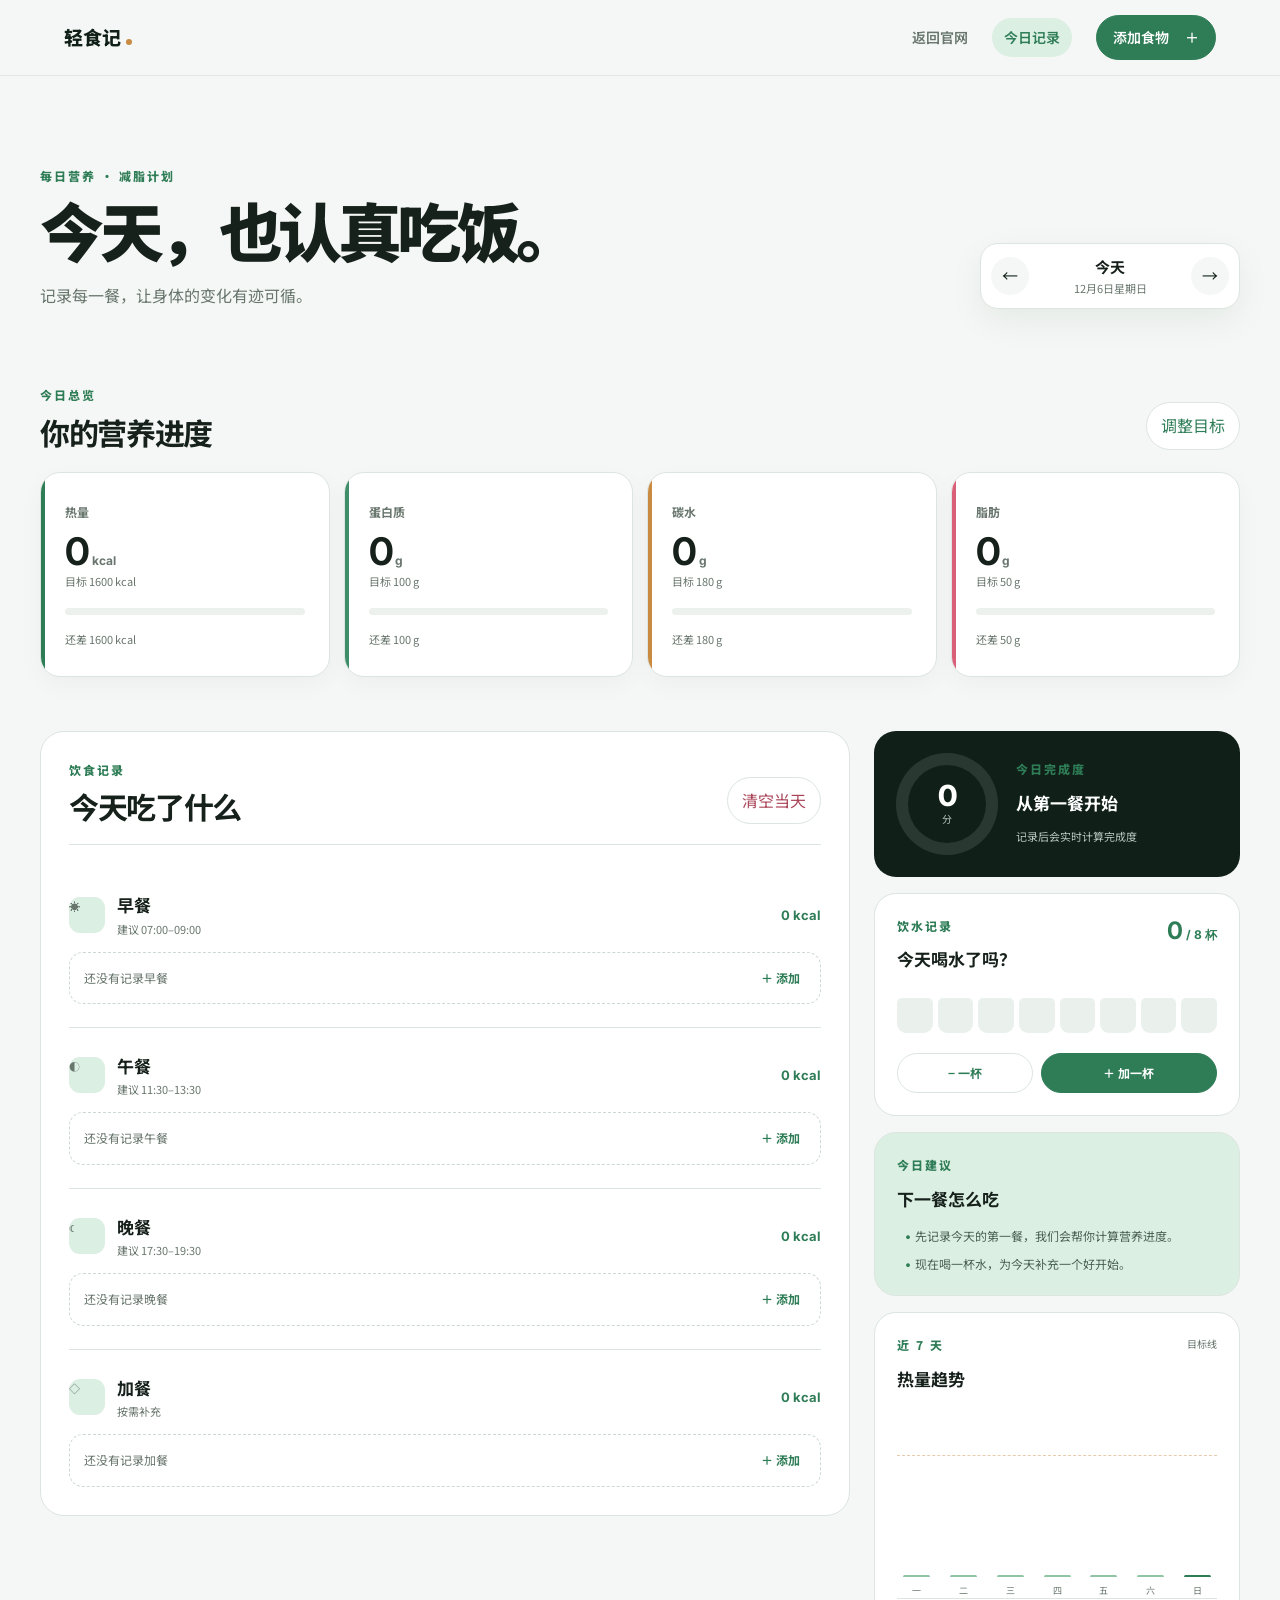
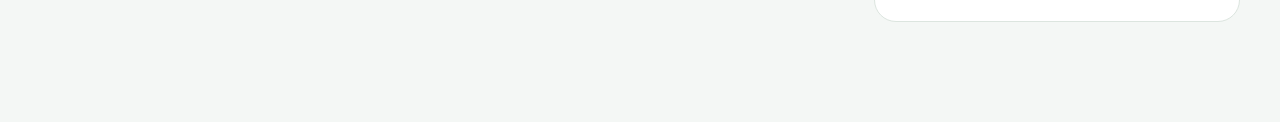
==== nutrition.html @ 7b709650 "Build interactive nutrition tracker" ====
<!doctype html>
<html lang="zh-CN">
<head>
  <meta charset="UTF-8" />
  <meta name="viewport" content="width=device-width, initial-scale=1.0" />
  <meta name="theme-color" content="#f4f7f5" />
  <title>今日饮食记录 — 轻食记</title>
  <link rel="preconnect" href="https://fonts.googleapis.com" />
  <link rel="preconnect" href="https://fonts.gstatic.com" crossorigin />
  <link href="https://fonts.googleapis.com/css2?family=DM+Mono&family=Inter:wght@400;500;600;700;800&family=Noto+Sans+SC:wght@400;500;600;700;800;900&display=swap" rel="stylesheet" />
  <link rel="stylesheet" href="style.css" />
  <link rel="stylesheet" href="nutrition.css" />
</head>
<body class="nutrition-page">
  <header class="tracker-topbar">
    <a class="brand" href="index.html" aria-label="返回轻食记官网"><span class="brand-mark">轻</span><span>轻食记</span><i class="brand-dot"></i></a>
    <div class="tracker-nav">
      <a href="index.html">返回官网</a>
      <span class="today-nav">今日记录</span>
      <button class="button button-small js-add-food" type="button">添加食物 <span>＋</span></button>
    </div>
  </header>

  <main class="tracker-shell">
    <section class="tracker-hero" aria-labelledby="tracker-title">
      <div>
        <p class="tracker-kicker">每日营养 · 减脂计划</p>
        <h1 id="tracker-title">今天，也认真吃饭。</h1>
        <p>记录每一餐，让身体的变化有迹可循。</p>
      </div>
      <div class="date-panel" aria-label="选择记录日期">
        <button type="button" id="prev-day" aria-label="查看前一天">←</button>
        <div><strong id="date-label">今天</strong><span id="date-full"></span></div>
        <button type="button" id="next-day" aria-label="查看后一天">→</button>
        <button type="button" class="today-button" id="today-button">回到今天</button>
      </div>
    </section>

    <section class="summary-section" aria-labelledby="summary-title">
      <div class="section-heading">
        <div><p class="mini-label">今日总览</p><h2 id="summary-title">你的营养进度</h2></div>
        <button class="quiet-button" id="open-goals" type="button">调整目标</button>
      </div>
      <div class="summary-grid">
        <article class="summary-card calories" data-metric="kcal"><span>热量</span><strong><b>0</b> <small>kcal</small></strong><p>目标 1600 kcal</p><div class="metric-bar" role="progressbar" aria-label="热量进度"><i></i></div><em>还差 1600 kcal</em></article>
        <article class="summary-card protein" data-metric="protein"><span>蛋白质</span><strong><b>0</b> <small>g</small></strong><p>目标 100 g</p><div class="metric-bar" role="progressbar" aria-label="蛋白质进度"><i></i></div><em>还差 100 g</em></article>
        <article class="summary-card carbs" data-metric="carbs"><span>碳水</span><strong><b>0</b> <small>g</small></strong><p>目标 180 g</p><div class="metric-bar" role="progressbar" aria-label="碳水进度"><i></i></div><em>还差 180 g</em></article>
        <article class="summary-card fat" data-metric="fat"><span>脂肪</span><strong><b>0</b> <small>g</small></strong><p>目标 50 g</p><div class="metric-bar" role="progressbar" aria-label="脂肪进度"><i></i></div><em>还差 50 g</em></article>
      </div>
    </section>

    <div class="tracker-layout">
      <section class="meals-panel" aria-labelledby="meals-title">
        <div class="section-heading meals-heading">
          <div><p class="mini-label">饮食记录</p><h2 id="meals-title">今天吃了什么</h2></div>
          <button class="quiet-button danger" id="clear-day" type="button">清空当天</button>
        </div>
        <div id="meal-groups"></div>
      </section>

      <aside class="tracker-aside">
        <section class="score-card">
          <div class="score-ring" id="score-ring"><div><b id="health-score">0</b><span>分</span></div></div>
          <div><p class="mini-label">今日完成度</p><h3 id="score-title">从第一餐开始</h3><span id="score-copy">记录后会实时计算完成度</span></div>
        </section>

        <section class="water-tracker" aria-labelledby="water-title">
          <div class="side-title"><div><p class="mini-label">饮水记录</p><h3 id="water-title">今天喝水了吗？</h3></div><strong><b id="water-count">0</b> / <span id="water-goal">8</span> 杯</strong></div>
          <div class="water-cups" id="water-cups" aria-label="饮水进度"></div>
          <div class="water-actions"><button type="button" id="water-minus" aria-label="减少一杯水">− 一杯</button><button type="button" id="water-plus">＋ 加一杯</button></div>
        </section>

        <section class="advice-card" aria-labelledby="advice-title">
          <p class="mini-label">今日建议</p><h3 id="advice-title">下一餐怎么吃</h3><ul id="advice-list"></ul>
        </section>

        <section class="trend-card" aria-labelledby="trend-title">
          <div class="side-title"><div><p class="mini-label">近 7 天</p><h3 id="trend-title">热量趋势</h3></div><span>目标线</span></div>
          <div class="trend-chart" id="trend-chart" aria-label="最近七天热量柱状图"></div>
        </section>
      </aside>
    </div>
  </main>

  <button class="mobile-add js-add-food" type="button">＋ 记录这一餐</button>
  <div class="toast" id="toast" role="status" aria-live="polite"></div>

  <dialog class="tracker-dialog" id="food-dialog" aria-labelledby="food-dialog-title">
    <form id="food-form" novalidate>
      <div class="dialog-head"><div><p class="mini-label">饮食记录</p><h2 id="food-dialog-title">添加食物</h2></div><button class="icon-button" type="button" data-close="food-dialog" aria-label="关闭">×</button></div>
      <label>记录到<select id="meal-select" name="meal"><option value="breakfast">早餐</option><option value="lunch">午餐</option><option value="dinner">晚餐</option><option value="snack">加餐</option></select></label>
      <div class="form-tabs" role="tablist"><button class="active" type="button" data-form-mode="library">常见食物</button><button type="button" data-form-mode="manual">手动添加</button></div>

      <div id="library-fields">
        <label>搜索食物<input id="food-search" type="search" placeholder="搜索鸡蛋、米饭、鸡胸肉…" autocomplete="off" /></label>
        <div class="food-results" id="food-results" role="listbox" aria-label="常见食物搜索结果"></div>
        <div class="portion-row">
          <label>常用份量<select id="portion-select"><option value="">自定义克数</option></select></label>
          <label>本次克数<input id="food-grams" type="number" min="1" max="5000" step="1" value="100" inputmode="decimal" /></label>
        </div>
        <div class="nutrition-preview" id="nutrition-preview"><span>请选择一种食物</span></div>
      </div>

      <div id="manual-fields" hidden>
        <label>食物名称<input id="manual-name" type="text" maxlength="30" placeholder="例如：自制杂粮饭" /></label>
        <div class="manual-grid">
          <label>份量（克）<input id="manual-grams" type="number" min="1" max="5000" step="1" inputmode="decimal" /></label>
          <label>热量（kcal）<input id="manual-kcal" type="number" min="0" max="10000" step="1" inputmode="decimal" /></label>
          <label>蛋白质（g）<input id="manual-protein" type="number" min="0" max="1000" step="0.1" inputmode="decimal" /></label>
          <label>碳水（g）<input id="manual-carbs" type="number" min="0" max="1000" step="0.1" inputmode="decimal" /></label>
          <label>脂肪（g）<input id="manual-fat" type="number" min="0" max="1000" step="0.1" inputmode="decimal" /></label>
        </div>
        <label class="check-label"><input id="save-custom" type="checkbox" /> 保存到“我的食物”</label>
      </div>
      <p class="form-error" id="food-error" role="alert"></p>
      <div class="dialog-actions"><button class="quiet-button" type="button" data-close="food-dialog">取消</button><button class="button" type="submit">保存记录</button></div>
    </form>
  </dialog>

  <dialog class="tracker-dialog goals-dialog" id="goals-dialog" aria-labelledby="goals-dialog-title">
    <form id="goals-form" novalidate>
      <div class="dialog-head"><div><p class="mini-label">减脂计划</p><h2 id="goals-dialog-title">调整每日目标</h2></div><button class="icon-button" type="button" data-close="goals-dialog" aria-label="关闭">×</button></div>
      <div class="manual-grid">
        <label>热量（kcal）<input name="kcal" type="number" min="800" max="5000" step="10" /></label>
        <label>蛋白质（g）<input name="protein" type="number" min="10" max="500" step="1" /></label>
        <label>碳水（g）<input name="carbs" type="number" min="10" max="800" step="1" /></label>
        <label>脂肪（g）<input name="fat" type="number" min="10" max="300" step="1" /></label>
        <label>饮水（杯）<input name="water" type="number" min="1" max="30" step="1" /></label>
      </div>
      <p class="form-error" id="goals-error" role="alert"></p>
      <div class="dialog-actions"><button class="quiet-button" type="button" data-close="goals-dialog">取消</button><button class="button" type="submit">保存目标</button></div>
    </form>
  </dialog>

  <script src="foods.js"></script>
  <script src="nutrition.js"></script>
</body>
</html>
---- style.css ----
:root{--paper:#f4f7f5;--ink:#17211c;--muted:#6c7770;--green:#2f7d57;--deep:#102019;--mint:#dcefe3;--gold:#c98a42;--coral:#d96078;--line:#dce3de}
*{box-sizing:border-box}
html{scroll-behavior:smooth;scroll-padding-top:72px}
body{margin:0;background:var(--paper);color:var(--ink);font-family:'Noto Sans SC',sans-serif;line-height:1.72}
a{text-decoration:none;color:inherit}
.wrap{width:min(1200px,calc(100% - 128px));margin:auto}
.topbar{height:72px;display:flex;align-items:center;justify-content:space-between;gap:26px;padding:0 max(32px,calc((100vw - 1310px)/2));position:fixed;z-index:10;top:0;width:100%;color:#fff;transition:.45s ease}
.topbar.scrolled{height:64px;background:#102019d9;backdrop-filter:blur(16px);box-shadow:0 8px 30px #0002}
.brand{display:flex;align-items:center;gap:10px;font-weight:800;font-size:19px;white-space:nowrap}
.brand-mark{display:grid;place-items:center;width:29px;height:29px;border-radius:50%;background:var(--green);color:white;font-family:Inter,sans-serif;font-size:15px}
.nav{display:flex;gap:25px;font-size:14px;font-weight:500}
.nav a{opacity:.8;transition:.2s}
.nav a:hover{opacity:1;color:#b8e9c8}
.nav a{position:relative;padding-bottom:3px}
.nav a::after{content:'';position:absolute;left:0;right:0;bottom:-2px;height:2px;border-radius:2px;background:currentColor;transform:scaleX(0);transform-origin:left;transition:transform .25s}
.nav a.active{opacity:1}
.nav a.active::after{transform:scaleX(1)}
.button{background:var(--green);color:#fff;border:1px solid var(--green);border-radius:999px;padding:13px 21px;display:inline-flex;gap:16px;align-items:center;font-size:14px;font-weight:700;transition:.25s}
.button:hover{transform:translateY(-2px);background:#236c49}
.button-small{padding:9px 16px;font-size:13px}
.menu-button{display:none;color:#fff;background:none;border:0;font-size:24px}
.hero{min-height:780px;height:100vh;position:relative;background:url('assets/hero-food.png') 65% center/cover;isolation:isolate;color:#fff;overflow:hidden}
.hero-shade{position:absolute;inset:0;z-index:-1;background:linear-gradient(90deg,#07120e 0%,#102019d6 29%,#10201950 58%,#10201922 100%)}
.hero-content{padding-top:clamp(155px,25vh,255px)}
.eyebrow{font-size:12px;letter-spacing:.13em;font-weight:700;color:var(--green);text-transform:uppercase;margin:0 0 18px;display:flex;align-items:center;gap:9px}
.eyebrow i{display:inline-block;width:20px;height:1px;background:currentColor}
.eyebrow.light{color:#a9d8b7}
.hero h1,.statement h2,.ai-copy h2,.center-heading h2,.habits h2,.recipe-top h2,.stories h2,.download h2,.faq h2{font-size:clamp(42px,5.4vw,76px);letter-spacing:-.07em;line-height:1.12;margin:0;font-weight:900}
.hero-copy{font-size:17px;color:#e2e8e3;margin:26px 0 32px}
.actions{display:flex;align-items:center;gap:28px}
.text-link{font-size:14px;font-weight:700;display:inline-flex;gap:12px;align-items:center}
.text-link span{font-size:18px;color:var(--green)}
.on-dark{color:#fff}
.on-dark span{color:#b8e9c8}
.phone{width:238px;border:6px solid #101914;border-radius:34px;background:#111;box-shadow:0 25px 55px #0007;padding:5px;overflow:hidden}
.phone-screen{height:100%;border-radius:24px;overflow:hidden;background:#f5f6ef}
.hero-phone{position:absolute;right:clamp(8%,15vw,23%);bottom:-135px;height:380px;transform:rotate(7deg)}
.hero-screen{padding:12px 15px;color:var(--ink);background:#f3f6ef}
.status{font:700 9px Inter;display:flex;justify-content:space-between}
.mini-kicker{margin:37px 0 4px;color:var(--green);font:700 7px Inter;letter-spacing:.15em}
.hero-screen h3{font-size:26px;line-height:1.2;margin:0 0 26px;letter-spacing:-.06em}
.hero-screen h3 em{font-style:normal;color:var(--green)}
.mini-meal{display:flex;align-items:center;gap:9px;padding:9px;background:#fff;border-radius:12px;box-shadow:0 7px 17px #21302011;font-size:9px}
.mini-meal span{font-size:21px}
.mini-meal div{display:grid;gap:1px}
.mini-meal small{font-size:7px;color:var(--muted)}
.mini-meal strong{margin-left:auto;color:var(--green)}
.mini-chart{margin-top:17px;background:#d9eade;padding:13px;border-radius:13px;font-size:9px}
.mini-chart b{display:block;font:700 17px Inter;margin:5px 0}
.mini-chart small{font:400 7px Inter;color:var(--muted)}
.progress,.bar,.score-bar{height:4px;background:#bdcebfd9;border-radius:5px;overflow:hidden}
.progress i,.bar i,.score-bar i{display:block;height:100%;background:var(--green);border-radius:5px;width:68%;transition:1s}
.scroll-note{position:absolute;bottom:31px;left:50%;font-size:11px;display:flex;gap:9px;align-items:center;transform:translateX(-50%);color:#fff8}
.scroll-note span{height:18px;width:10px;border:1px solid #fff9;border-radius:10px;position:relative}
.scroll-note span:after{content:'';position:absolute;width:2px;height:4px;left:3px;top:4px;background:white;border-radius:2px}
.trust{background:#e4ece7;padding:31px 0}
.stat-grid{display:grid;grid-template-columns:repeat(4,1fr);gap:24px}
.stat{border-right:1px solid #c8d4cc;padding:0 30px}
.stat:first-child{padding-left:0}
.stat:last-child{border:0}
.stat b{display:block;font:800 clamp(26px,3vw,40px) Inter;color:var(--ink);letter-spacing:-.06em}
.stat span{font-size:12px;color:var(--muted)}
section{scroll-margin-top:60px}
.statement{padding:145px 0 135px}
.statement h2{font-size:clamp(42px,5vw,66px);max-width:760px}
.value-grid{display:grid;grid-template-columns:repeat(3,1fr);gap:42px;margin-top:100px}
.value-grid article{position:relative;border-top:1px solid var(--line);padding-top:23px}
.index{font:600 11px DM Mono;color:var(--green)}
.value-icon{position:absolute;right:0;top:19px;font:32px Inter;color:var(--green)}
.value-grid h3{font-size:28px;line-height:1.25;letter-spacing:-.06em;margin:48px 0 13px}
.value-grid p{color:var(--muted);font-size:14px;margin:0}
.ai-section{background:var(--deep);color:#f8fbf9;padding:118px 0}
.ai-layout{display:grid;grid-template-columns:1fr 1fr;align-items:center;gap:70px}
.ai-copy h2{font-size:clamp(40px,4vw,58px)}
.ai-copy>p:not(.eyebrow){color:#b9c4bd;max-width:450px;font-size:16px;margin:23px 0 32px}
.steps{padding:0;margin:0 0 34px;list-style:none;display:flex;flex-wrap:wrap;gap:15px}
.steps li{color:#cfdbd3;font-size:12px;display:flex;align-items:center;gap:7px}
.steps span{font:11px DM Mono;color:#9cd2ab}
.scan-stage{height:465px;position:relative;display:grid;place-items:center}
.scan-ring{position:absolute;border:1px solid #4e745f;width:380px;height:380px;border-radius:50%;box-shadow:0 0 0 34px #193127,0 0 0 68px #152820}
.scan-phone{height:435px;width:240px;z-index:1;transform:rotate(5deg);border-color:#345443}
.scan-phone .phone-screen{position:relative;padding:10px;background:#182820;color:white}
.camera-food{height:192px;margin:22px 0 10px;border-radius:15px;background:url('assets/hero-food.png') 90% 60%/190% cover}
.scan-box{position:absolute;top:104px;left:29px;width:171px;height:135px;border:2px solid #b1efb9;border-radius:12px;box-shadow:0 0 15px #6cea7f}
.scan-result{display:flex;align-items:center;gap:8px;margin:4px 2px 11px}
.scan-result b,.scan-result small{display:block;font-size:10px}
.scan-result small{color:#a8b8ae;font-size:8px}
.scan-result strong{margin-left:auto;font:700 16px Inter}
.scan-result strong small{display:inline;color:#a8b8ae}
.scan-dot{background:#84e697;border-radius:50%;width:7px;height:7px}
.macro-row{display:flex;justify-content:space-around;border-top:1px solid #ffffff1b;padding-top:12px;font-size:7px;color:#abc1b0}
.macro-row span{display:grid;text-align:center}
.macro-row b{color:#fff;font:700 12px Inter}
.insight{padding:135px 0;background:#edf3ef}
.center-heading{text-align:center}
.center-heading .eyebrow{justify-content:center}
.center-heading h2{font-size:clamp(42px,4.6vw,60px)}
.center-heading>p:last-child{font-size:15px;color:var(--muted);margin-top:18px}
.dashboard{display:grid;grid-template-columns:1.05fr 1.1fr 1.55fr;gap:14px;margin-top:65px}
.card{background:#fff;border-radius:20px;padding:25px;min-height:190px;box-shadow:0 10px 30px #3445360b}
.card>span{font-size:12px;color:var(--muted)}
.energy strong{display:block;font:800 31px Inter;letter-spacing:-.06em;margin:18px 0}
.energy strong small{font-size:12px;font-weight:500;color:var(--muted)}
.bar{background:#e4eee5}
.bar i{width:77%;background:var(--coral)}
.energy p{font-size:11px;color:var(--muted);margin:15px 0}
.energy p b{color:var(--ink)}
.nutrition{grid-row:span 2}
.donut{width:175px;height:175px;border-radius:50%;margin:15px auto;background:conic-gradient(var(--green) 0 32%,var(--gold) 32% 78%,var(--coral) 78% 100%);display:grid;place-items:center}
.donut>div{width:125px;height:125px;border-radius:50%;background:#fff;display:grid;place-content:center;text-align:center}
.donut b{font:700 13px Inter}
.donut small{font-size:9px;color:var(--muted)}
.legend{display:flex;flex-wrap:wrap;gap:8px;font-size:9px;justify-content:center;color:var(--muted)}
.legend i{display:inline-block;width:7px;height:7px;border-radius:50%;align-self:center}
.protein{background:var(--green)}
.carb{background:var(--gold)}
.fat{background:var(--coral)}
.trend{grid-column:3;min-height:190px}
.trend svg{width:100%;height:110px;margin-top:12px}
.gridline{stroke:#e4ebe7;stroke-width:1}
.line-fill{fill:#dcefe3}
.line{fill:none;stroke:var(--green);stroke-width:3;stroke-linecap:round}
.days{display:flex;justify-content:space-between;font-size:9px;color:var(--muted)}
.tip{grid-column:1/2;background:var(--deep);color:white;min-height:170px}
.tip span{color:#a6d0b2}
.tip b{display:block;font-size:16px;margin:16px 0 6px}
.tip p{margin:0 0 11px;font-size:11px;color:#b5c0ba}
.tip a{font-size:11px;color:#a6d0b2}
.habits{padding:145px 0;display:grid;grid-template-columns:1fr 1fr;gap:110px;align-items:center}
.habits h2{font-size:clamp(42px,4.8vw,60px)}
.habit-record>p:not(.eyebrow){font-size:15px;color:var(--muted);max-width:330px;margin:20px 0 33px}
.meal-list{border-top:1px solid var(--line)}
.meal-list div{display:grid;grid-template-columns:60px 1fr auto;align-items:center;border-bottom:1px solid var(--line);padding:15px 0;font-size:13px}
.meal-list span{font:10px DM Mono;color:var(--muted)}
.meal-list em{font:11px Inter;color:var(--green);font-style:normal}
.water-card{border-radius:25px;background:#dcefe3;padding:35px 38px;min-height:460px;position:relative;overflow:hidden;box-shadow:10px 17px 0 #b7d6c0}
.water-card p,.water-card small{font-size:12px;color:#4a6a57;margin:0}
.water-card h3{font:400 21px Inter;margin:6px 0 17px}
.water-card h3 b{font-size:55px;letter-spacing:-.08em;color:var(--green)}
.cups{display:flex;gap:7px;color:#89a694;font-size:20px}
.cups .full{color:var(--green)}
.water-visual{height:225px;border:2px solid #fff9;border-radius:0 0 100px 100px;margin:27px auto 18px;max-width:190px;position:relative;overflow:hidden;background:#ffffff45}
.water-visual span{position:absolute;z-index:2;top:46%;width:100%;text-align:center;font:700 18px Inter;color:#fff}
.wave{position:absolute;background:#4b9d70;width:260px;height:154px;border-radius:42% 48% 0 0;bottom:-13px;left:-28px}
.recipes{padding:128px 0;background:#fff}
.recipe-top{display:flex;justify-content:space-between;align-items:end}
.recipe-top h2{font-size:clamp(42px,4.8vw,60px)}
.chips{display:flex;gap:10px;margin:43px 0 30px;flex-wrap:wrap}
.chips button{font:500 13px 'Noto Sans SC';border:1px solid #dae1dc;background:#fff;border-radius:99px;padding:8px 18px;color:#56625b;cursor:pointer}
.chips .active,.chips button:hover{background:var(--green);color:#fff;border-color:var(--green)}
.recipe-grid{display:grid;grid-template-columns:1.45fr 1fr 1fr;gap:16px}
.recipe{height:420px;border-radius:20px;overflow:hidden;background-size:cover;background-position:center;position:relative;display:flex;align-items:end;transition:.4s}
.recipe:hover{transform:translateY(-5px)}
.recipe:before{content:'';position:absolute;inset:35% 0 0;background:linear-gradient(transparent,#0d1711dc)}
.recipe-one{background-image:url('https://images.unsplash.com/photo-1546069901-ba9599a7e63c?auto=format&fit=crop&w=900&q=80')}
.recipe-two{background-image:url('https://images.unsplash.com/photo-1511690743698-d9d85f2fbf38?auto=format&fit=crop&w=700&q=80')}
.recipe-three{background-image:url('https://images.unsplash.com/photo-1473093295043-cdd812d0e601?auto=format&fit=crop&w=700&q=80')}
.recipe-caption{z-index:1;color:white;padding:25px}
.recipe-caption span{font-size:11px;color:#d0e6d5}
.recipe-caption h3{margin:7px 0 5px;font-size:23px;letter-spacing:-.05em}
.recipe-caption p{margin:0;font:11px Inter;color:#e7eee8}
.stories{padding:130px 0;background:#173c2c;color:#fff}
.stories h2{font-size:clamp(42px,4.7vw,60px)}
.story-grid{display:grid;grid-template-columns:1fr 1fr 1fr;gap:16px;margin-top:66px}
.story-grid article{background:#fff;color:var(--ink);border-radius:18px;padding:27px;min-height:325px;display:flex;flex-direction:column}
.avatar{height:86px;width:86px;border-radius:50%;background-size:cover;background-position:center}
.av-one{background-image:url('https://images.unsplash.com/photo-1494790108377-be9c29b29330?auto=format&fit=crop&w=200&q=80')}
.av-two{background-image:url('https://images.unsplash.com/photo-1500648767791-00dcc994a43e?auto=format&fit=crop&w=200&q=80')}
.story-grid blockquote{margin:25px 0;font-size:18px;line-height:1.65;letter-spacing:-.035em}
.story-grid footer{margin-top:auto;display:grid}
.story-grid footer b{font-size:13px}
.story-grid footer span{font-size:11px;color:var(--muted)}
.story-metric{height:86px;background:#dcefe3;padding:13px;border-radius:12px;display:grid;align-content:center}
.story-metric b{font:800 31px Inter;color:var(--green);letter-spacing:-.07em}
.story-metric b span{font-size:14px}
.story-metric small{font-size:10px;color:var(--muted)}
.plans{padding:132px 0;background:#edf3ef}
.billing{margin:29px auto 35px;padding:4px;background:#e1e9e4;border-radius:99px;display:flex;width:max-content}
.billing button{border:0;border-radius:99px;padding:8px 13px;background:transparent;color:var(--muted);font:500 12px 'Noto Sans SC';cursor:pointer}
.billing button.selected{background:white;color:var(--ink);box-shadow:0 3px 8px #24382d12}
.billing em{color:var(--green);font-style:normal;font-size:10px}
.plan-grid{display:grid;grid-template-columns:repeat(3,1fr);gap:17px;align-items:center}
.plan{position:relative;background:#fff;border-radius:18px;padding:31px;min-height:415px}
.plan h3{font-size:25px;margin:0}
.plan>p{font-size:12px;color:var(--muted);margin:4px 0 21px}
.price{font:17px Inter;margin-bottom:25px}
.price b{font-size:47px;letter-spacing:-.08em}
.price span{font-size:12px;color:var(--muted)}
.plan ul{margin:0 0 29px;padding:0;list-style:none;border-top:1px solid var(--line)}
.plan li{font-size:12px;border-bottom:1px solid var(--line);padding:9px 0}
.plan li:before{content:'✓';color:var(--green);margin-right:8px}
.plan .button{width:100%;justify-content:center}
.plan.featured{border:2px solid var(--green);box-shadow:0 18px 40px #2f7d5720;min-height:457px;padding-top:52px}
.popular{position:absolute;top:0;right:25px;border-radius:0 0 10px 10px;padding:6px 11px;background:var(--green);color:white;font-size:10px}
.outline{background:transparent;color:var(--green)}
.outline:hover{color:#fff}
.download{background:#102019;color:white;padding:100px 0 0;overflow:hidden}
.download-layout{display:grid;grid-template-columns:1.1fr .9fr;align-items:end}
.download h2{font-size:clamp(43px,5vw,65px)}
.download-layout>div>p:not(.eyebrow){color:#becbc3;font-size:15px;margin:19px 0 26px}
.store-buttons{display:flex;gap:10px}
.store-buttons a,.store-buttons button{border:1px solid #ffffff5c;border-radius:9px;display:flex;align-items:center;gap:8px;padding:7px 13px;font:10px 'Noto Sans SC',sans-serif;line-height:1.4;background:transparent;color:inherit;cursor:pointer;text-align:left}
.store-icon{width:23px;height:23px;display:grid;place-items:center;font-size:18px;line-height:1;color:#fff}
.store-icon.android{font-size:16px}
.store-buttons b{font-size:15px}
.store-buttons a,.store-buttons button{transition:.25s}
.store-buttons a:hover,.store-buttons button:hover{background:#ffffff14;border-color:#fff;transform:translateY(-2px)}
.store-buttons a.recommended,.store-buttons button.recommended{border-color:#b8e9c8;box-shadow:0 0 0 3px #b8e9c833}
.qr-card{display:inline-flex;align-items:center;gap:14px;margin-top:22px;padding:10px 16px 10px 10px;border:1px solid #ffffff2e;border-radius:14px;background:#ffffff0d;color:#d7e3db;font-size:12px}
.qr-card img{width:84px;height:84px;border-radius:8px;background:#fff;display:block}
.qr-card.no-img img{display:none}
.qr-card.no-img::before{content:'二维码';display:grid;place-items:center;width:84px;height:84px;border-radius:8px;background:#ffffff1a;font-size:11px;color:#9fb3a7}
.recipe-empty{margin:0;padding:48px 0;text-align:center;color:#b8e9c8;font-size:14px}
.recipe[hidden]{display:none}
.download-phone{height:420px;justify-self:end;margin-right:100px;margin-bottom:-110px;border-color:#304b3b;transform:rotate(-7deg)}
.download-screen{padding:14px;background:#dcefe3;color:var(--ink)}
.download-screen>p{font-size:12px;color:var(--green);margin:32px 0 3px}
.download-screen h3{font-size:22px;line-height:1.25;letter-spacing:-.06em;margin:0}
.daily-score{padding:15px;background:#fff;border-radius:15px;margin:35px 0 16px}
.daily-score small{font-size:9px;color:var(--muted)}
.daily-score b{display:block;font:800 32px Inter;color:var(--green);letter-spacing:-.08em;margin:5px 0 11px}
.daily-score em{font:11px 'Noto Sans SC';font-style:normal}
.score-bar i{width:82%}
.download-screen button{background:var(--green);color:#fff;border:0;width:100%;padding:11px;border-radius:99px;font:600 11px 'Noto Sans SC'}
.faq{padding:132px 0;display:grid;grid-template-columns:1fr 1.5fr;gap:105px}
.faq h2{font-size:clamp(40px,4.6vw,58px)}
.accordion{border-top:1px solid var(--line)}
details{border-bottom:1px solid var(--line);padding:19px 0}
summary{font-size:16px;font-weight:700;display:flex;justify-content:space-between;list-style:none;cursor:pointer}
summary::-webkit-details-marker{display:none}
summary span{color:var(--green);font-size:21px;font-weight:400;transition:.25s}
details[open] summary span{transform:rotate(45deg)}
details p{color:var(--muted);font-size:13px;margin:12px 35px 0 0}
footer{background:#102019;color:#fff;padding:65px 0 20px}
.footer-grid{display:grid;grid-template-columns:2.3fr repeat(3,1fr);gap:35px}
.footer-grid>div:first-child p{color:#b8c8bd;font-size:14px;line-height:1.85;margin-top:18px}
.footer-grid h4{font-size:12px;color:#92aa9a;margin:0 0 13px}
.footer-grid a:not(.brand){display:block;font-size:12px;color:#e1e8e3;margin:7px 0}
.footer-bottom{border-top:1px solid #ffffff1d;margin-top:45px;padding-top:19px;display:flex;justify-content:space-between;font:10px Inter;color:#9eb0a4}
.reveal{opacity:0;transform:translateY(24px);transition:.7s ease}
.reveal.visible{opacity:1;transform:none}
@media(max-width:800px){.wrap{width:calc(100% - 40px)}
.topbar{height:62px;padding:0 20px}
.topbar .nav,.topbar>.button{display:none}
.menu-button{display:block}
.topbar.open{background:#102019}
.topbar.open .nav{display:flex;position:absolute;top:62px;left:0;width:100%;background:#102019;padding:8px 20px 21px;flex-direction:column;gap:13px}
.hero{min-height:720px;height:100svh;background-position:69% center}
.hero-shade{background:linear-gradient(90deg,#07120eee 0%,#102019a8 72%,#10201940 100%)}
.hero-content{padding-top:19vh;text-align:center}
.hero h1{font-size:43px;letter-spacing:-.075em}
.hero-copy{font-size:14px;line-height:1.75}
.actions{justify-content:center;gap:19px}
.hero-phone{width:163px;height:262px;right:calc(50% - 82px);bottom:-80px}
.hero-screen{padding:8px 10px}
.mini-kicker{margin-top:25px}
.hero-screen h3{font-size:18px;margin-bottom:15px}
.mini-meal{padding:6px;font-size:7px}
.mini-meal span{font-size:14px}
.mini-chart{margin-top:10px;padding:9px}
.mini-chart b{font-size:12px}
.scroll-note{display:none}
.trust{padding:25px 0}
.stat-grid{grid-template-columns:1fr 1fr;gap:22px 0}
.stat{padding:0 11px;border-right:0}
.stat:nth-child(odd){padding-left:0;border-right:1px solid #c8d4cc}
.stat b{font-size:25px}
.stat span{font-size:10px}
.statement,.insight,.habits,.recipes,.stories,.plans,.faq{padding:85px 0}
.statement h2,.ai-copy h2,.center-heading h2,.habits h2,.recipe-top h2,.stories h2,.download h2,.faq h2{font-size:40px}
.value-grid,.ai-layout,.habits,.story-grid,.plan-grid,.footer-grid{grid-template-columns:1fr;gap:30px}
.value-grid{margin-top:53px;gap:12px}
.value-grid article{padding:18px 0}
.value-grid h3{margin:27px 0 7px;font-size:24px}
.ai-section{padding:85px 0}
.ai-layout{gap:22px}
.ai-copy{text-align:left}
.scan-stage{height:390px}
.scan-ring{width:280px;height:280px}
.scan-phone{height:365px;width:201px}
.camera-food{height:152px}
.scan-box{top:88px;left:24px;width:141px;height:106px}
.dashboard{grid-template-columns:1fr 1fr;margin-top:43px}
.card{padding:18px;min-height:160px}
.energy{grid-column:span 2}
.nutrition{grid-row:auto}
.trend{grid-column:span 2}
.tip{grid-column:span 2;min-height:150px}
.donut{width:130px;height:130px}
.donut>div{width:90px;height:90px}
.legend{font-size:8px}
.habits{gap:45px}
.meal-list div{grid-template-columns:50px 1fr;gap:5px}
.meal-list em{grid-column:2}
.water-card{min-height:390px;padding:28px}
.water-visual{height:180px;margin-top:18px}
.recipe-top{display:block}
.recipe-top .text-link{margin-top:16px}
.recipe-grid{grid-template-columns:1fr;gap:12px}
.recipe{height:320px}
.recipe-one{height:390px}
.story-grid{margin-top:42px}
.story-grid article{min-height:270px}
.plan-grid{gap:14px}
.plan.featured{min-height:415px;padding-top:50px}
.download{padding:80px 0 0}
.download-layout{grid-template-columns:1fr}
.download-phone{justify-self:center;margin:40px 0 -95px;width:190px;height:338px}
.faq{gap:40px}
.footer-grid{gap:22px}
.footer-grid>div:first-child{margin-bottom:10px}
.footer-bottom{margin-top:35px;gap:10px;flex-direction:column}
.store-buttons a{padding:6px 9px}
.store-buttons b{font-size:12px}
}

/* Figma reference alignment: desktop food-brand composition */
.brand-mark{display:none}
.brand-dot{width:6px;height:6px;background:var(--gold);border-radius:3px;display:block;margin-left:-5px;margin-top:10px}
.topbar{height:80px;color:var(--ink);background:#f4f7f5e8;backdrop-filter:blur(14px);border-bottom:1px solid #e2e8e4}
.topbar.scrolled{height:70px;background:#f4f7f5f0;box-shadow:0 7px 25px #1020190e}
.nav{gap:32px;font-size:15px}.nav a{opacity:1;color:#6e7a74}.nav a:hover{color:var(--green)}.menu-button{color:var(--ink)}
.hero{height:900px;min-height:900px;background:url('assets/figma-hero.png') center/cover;color:#fff}.hero-shade{background:#1020198c}.hero-content{padding-top:197px;text-align:center;position:relative;z-index:1}.hero-content .eyebrow{justify-content:center;color:#dcefe3}.hero h1{font-size:72px;letter-spacing:-.065em;line-height:1.22}.hero-copy{font-size:20px;line-height:1.6;margin:22px 0 15px}.actions{justify-content:center;gap:16px}.actions .text-link{border:1px solid #fff;padding:13px 28px;border-radius:999px;color:white}.actions .text-link span{display:none}
.hero-phone{position:absolute;left:50%;bottom:-1px;right:auto;width:640px;height:320px;transform:translateX(-50%);overflow:hidden;border:1px solid var(--green);border-radius:40px 40px 0 0;background:#1c2f25;padding:16px 16px 0;box-shadow:none}.hero-phone img{width:100%;height:100%;object-fit:cover;object-position:top;border-radius:24px 24px 0 0;display:block}.scroll-note{display:none}
.trust{background:#102019;padding:38px 0}.stat{border-color:#ffffff24;text-align:center;padding:0}.stat b{font-size:32px;color:var(--gold)}.stat span{font-size:14px;color:#ffffffad}
.statement{width:100%;padding:120px max(64px,calc((100vw - 1200px)/2));background:#f4f7f5}.statement h2{font-size:40px;max-width:none}.value-grid{gap:40px;margin-top:80px}.value-grid article{background:#fff;border:0;border-radius:20px;padding:32px;box-shadow:0 16px 16px #10201908}.feature-photo{width:100%;height:200px;object-fit:cover;border-radius:12px;display:block;margin-bottom:24px}.value-grid h3{font-size:21px;margin:16px 0 10px}.value-grid p{font-size:15px;line-height:1.7}
.ai-section{background:#fff;color:var(--ink);padding:100px 0}.ai-layout{grid-template-columns:1fr 1fr;gap:80px}.ai-copy{order:2}.ai-copy .eyebrow{color:var(--green)}.ai-copy h2{font-size:40px}.ai-copy>p:not(.eyebrow){color:var(--muted);font-size:17px;line-height:1.7}.steps{display:none}.on-dark{color:var(--green)}.scan-stage{height:560px;display:block;order:1}.scan-stage img{width:100%;height:100%;object-fit:cover;border-radius:20px;display:block}
.insight{padding:120px 0;background:#f4f7f5}.center-heading h2{font-size:40px}.recipes{background:#173c2c}.recipes .eyebrow,.recipes .recipe-top h2,.recipes .text-link{color:#fff}.recipes .eyebrow{color:#b8e9c8}.recipes .text-link span{color:#b8e9c8}.chips button{background:transparent;border-color:#ffffff47;color:#e1eee5}.chips .active,.chips button:hover{background:#fff;color:var(--deep);border-color:#fff}.recipe-grid{grid-template-columns:repeat(3,1fr)}.recipe{height:360px}.recipe-one{background-image:url('assets/figma-recipe-1.png')}.recipe-two{background-image:url('assets/figma-recipe-2.png')}.recipe-three{background-image:url('assets/figma-recipe-3.png')}
.stories{background:#f4f7f5;color:var(--ink)}.stories .eyebrow{color:var(--green)}.story-grid article{border:1px solid #e2e8e4;box-shadow:0 10px 20px #10201908}.av-one{background-image:url('assets/figma-avatar-1.png')}.av-two{background-image:url('assets/figma-avatar-2.png')}
@media(max-width:800px){.hero{height:760px;min-height:760px}.hero-content{padding-top:138px}.hero h1{font-size:42px}.hero-copy{font-size:14px}.hero-phone{width:270px;height:160px;border-radius:24px 24px 0 0;padding:8px 8px 0}.hero-phone img{border-radius:17px 17px 0 0}.topbar{height:62px}.topbar.open .nav{background:#f4f7f5;color:var(--ink)}.statement{padding:85px 20px}.value-grid article{padding:20px}.feature-photo{height:190px}.ai-layout{gap:28px}.ai-copy{order:1}.scan-stage{height:350px;order:2}.recipe-grid{grid-template-columns:1fr}.recipe{height:320px}.stories{padding:85px 0}.brand-dot{display:none}}
---- nutrition.css ----
:root{--tracker-bg:#f4f7f5;--tracker-card:#fff;--tracker-deep:#102019;--tracker-green:#2f7d57;--tracker-mint:#dcefe3;--tracker-line:#dce5df;--tracker-muted:#68766d;--tracker-gold:#c98a42;--tracker-coral:#d96078}
.nutrition-page{margin:0;background:var(--tracker-bg);color:#17211c;min-height:100vh;padding-top:76px}
.nutrition-page button,.nutrition-page input,.nutrition-page select{font:inherit}
.tracker-topbar{height:76px;position:fixed;z-index:40;inset:0 0 auto;display:flex;align-items:center;justify-content:space-between;padding:0 5vw;background:rgba(244,247,245,.94);border-bottom:1px solid rgba(23,33,28,.08);backdrop-filter:blur(18px)}
.tracker-topbar .brand{color:var(--tracker-deep)}
.tracker-nav{display:flex;align-items:center;gap:24px;font-size:14px;font-weight:600}
.tracker-nav>a{color:var(--tracker-muted)}
.tracker-nav>a:hover{color:var(--tracker-green)}
.today-nav{padding:7px 12px;border-radius:99px;background:var(--tracker-mint);color:var(--tracker-green)}
.tracker-shell{width:min(1240px,calc(100% - 80px));margin:auto;padding:58px 0 100px}
.tracker-hero{display:flex;justify-content:space-between;align-items:end;gap:40px;padding:32px 0 48px}
.tracker-kicker,.mini-label{margin:0 0 8px;color:var(--tracker-green);font-size:12px;font-weight:800;letter-spacing:.16em;text-transform:uppercase}
.tracker-hero h1{font-size:clamp(42px,5vw,70px);line-height:1.08;letter-spacing:-.07em;margin:0;font-weight:900}
.tracker-hero>div>p:last-child{color:var(--tracker-muted);margin:18px 0 0;font-size:16px}
.date-panel{display:flex;align-items:center;gap:10px;padding:10px;background:#fff;border:1px solid var(--tracker-line);border-radius:18px;box-shadow:0 12px 35px rgba(16,32,25,.06)}
.date-panel>button:not(.today-button),.icon-button{width:38px;height:38px;border:0;border-radius:50%;background:var(--tracker-bg);cursor:pointer;color:var(--tracker-deep)}
.date-panel>button:disabled{opacity:.35;cursor:not-allowed}
.date-panel>div{min-width:142px;text-align:center;display:grid}
.date-panel strong{font-size:15px}.date-panel span{font-size:11px;color:var(--tracker-muted)}
.today-button,.quiet-button{border:1px solid var(--tracker-line);background:#fff;color:var(--tracker-green);padding:9px 14px;border-radius:99px;font-weight:700;font-size:12px;cursor:pointer}
.today-button[hidden]{display:none}
.section-heading{display:flex;justify-content:space-between;align-items:end;gap:20px;margin-bottom:22px}
.section-heading h2{font-size:30px;line-height:1.2;letter-spacing:-.045em;margin:0}
.summary-section{padding:28px 0 54px}
.summary-grid{display:grid;grid-template-columns:repeat(4,1fr);gap:14px}
.summary-card{--accent:var(--tracker-green);position:relative;background:var(--tracker-card);padding:24px;border:1px solid var(--tracker-line);border-radius:20px;overflow:hidden;box-shadow:0 8px 24px rgba(16,32,25,.035)}
.summary-card::before{content:'';position:absolute;inset:0 auto 0 0;width:4px;background:var(--accent)}
.summary-card.protein{--accent:#3f8d69}.summary-card.carbs{--accent:var(--tracker-gold)}.summary-card.fat{--accent:var(--tracker-coral)}
.summary-card>span{font-size:12px;color:var(--tracker-muted);font-weight:700}
.summary-card strong{display:block;margin:8px 0 2px;font-family:Inter,sans-serif;line-height:1}
.summary-card strong b{font-size:38px;letter-spacing:-.06em}.summary-card strong small{font-size:12px;color:var(--tracker-muted)}
.summary-card p,.summary-card em{font-size:11px;color:var(--tracker-muted);font-style:normal;margin:0}
.metric-bar{height:7px;border-radius:99px;background:#edf1ee;margin:17px 0 9px;overflow:hidden}
.metric-bar i{display:block;height:100%;width:0;background:var(--accent);border-radius:inherit;transition:width .45s ease}
.tracker-layout{display:grid;grid-template-columns:minmax(0,1.55fr) minmax(320px,.7fr);gap:24px;align-items:start}
.meals-panel{background:#fff;border:1px solid var(--tracker-line);border-radius:24px;padding:28px}
.meals-heading{padding-bottom:20px;border-bottom:1px solid var(--tracker-line)}
.quiet-button.danger{color:#aa4458}.quiet-button:hover{border-color:var(--tracker-green);background:var(--tracker-mint)}
.quiet-button.danger:hover{border-color:#e4a4af;background:#fff2f4}
.meal-group{padding:23px 0;border-bottom:1px solid var(--tracker-line)}.meal-group:last-child{border-bottom:0;padding-bottom:0}
.meal-group-head{display:flex;align-items:center;justify-content:space-between;gap:16px;margin-bottom:13px}
.meal-title{display:flex;align-items:center;gap:12px}.meal-icon{width:36px;height:36px;border-radius:11px;background:var(--tracker-mint);display:grid;place-items:center;font-size:17px}
.meal-title h3{font-size:17px;margin:0}.meal-title span{display:block;color:var(--tracker-muted);font-size:11px}.meal-total{font:700 13px Inter,sans-serif;color:var(--tracker-green)}
.meal-items{display:grid;gap:8px}.meal-item{display:grid;grid-template-columns:minmax(0,1fr) auto auto;gap:15px;align-items:center;padding:13px 14px;border-radius:14px;background:#f7f9f7}
.meal-item h4{font-size:14px;margin:0}.meal-item p{font-size:11px;color:var(--tracker-muted);margin:2px 0 0}.meal-item>strong{font:700 12px Inter,sans-serif}
.meal-actions{display:flex;gap:5px}.meal-actions button{width:31px;height:31px;border:0;border-radius:9px;background:#fff;cursor:pointer;color:var(--tracker-muted)}.meal-actions button:hover{color:var(--tracker-green)}
.meal-empty{display:flex;align-items:center;justify-content:space-between;gap:15px;padding:14px;border:1px dashed #ccd8d0;border-radius:14px;color:var(--tracker-muted);font-size:12px}
.meal-empty button{border:0;background:transparent;color:var(--tracker-green);font-weight:700;cursor:pointer}
.tracker-aside{display:grid;gap:16px}.tracker-aside>section{background:#fff;border:1px solid var(--tracker-line);border-radius:22px;padding:22px}
.score-card{display:flex;align-items:center;gap:18px;background:var(--tracker-deep)!important;color:#fff!important;border:0!important}
.score-ring{--score:0;width:102px;height:102px;flex:0 0 auto;border-radius:50%;display:grid;place-items:center;background:conic-gradient(#b8e9c8 calc(var(--score)*1%),#ffffff1c 0)}
.score-ring::before{content:'';position:absolute}.score-ring>div{width:78px;height:78px;border-radius:50%;display:grid;place-content:center;text-align:center;background:var(--tracker-deep)}
.score-ring b{font:800 29px Inter,sans-serif;line-height:1}.score-ring span{font-size:10px;color:#b9c9bf}
.score-card h3,.tracker-aside h3{font-size:17px;margin:0 0 4px}.score-card>div:last-child>span{color:#b9c9bf;font-size:11px}
.side-title{display:flex;justify-content:space-between;align-items:start;gap:12px}.side-title strong{font:700 12px Inter,sans-serif;color:var(--tracker-green)}.side-title strong b{font-size:24px}.side-title>span{font-size:10px;color:var(--tracker-muted)}
.water-cups{display:grid;grid-template-columns:repeat(8,1fr);gap:5px;margin:20px 0}.water-cup{height:35px;border-radius:5px 5px 9px 9px;background:#eaf1ec;position:relative;overflow:hidden}.water-cup::after{content:'';position:absolute;inset:auto 0 0;height:0;background:#76b997;transition:.3s}.water-cup.full::after{height:75%}
.water-actions{display:grid;grid-template-columns:1fr 1.3fr;gap:8px}.water-actions button{border:1px solid var(--tracker-line);border-radius:99px;padding:9px;background:#fff;color:var(--tracker-green);cursor:pointer;font-size:12px;font-weight:700}.water-actions button:last-child{background:var(--tracker-green);color:#fff;border-color:var(--tracker-green)}
.advice-card{background:var(--tracker-mint)!important}.advice-card ul{padding:0;margin:14px 0 0;list-style:none;display:grid;gap:9px}.advice-card li{position:relative;padding-left:18px;color:#496253;font-size:12px;line-height:1.55}.advice-card li::before{content:'•';position:absolute;left:2px;color:var(--tracker-green);font-size:18px;line-height:1}
.trend-chart{height:180px;display:flex;align-items:end;gap:7px;margin-top:22px;padding-top:10px;position:relative;border-bottom:1px solid var(--tracker-line)}
.trend-chart::before{content:'';position:absolute;left:0;right:0;top:calc(100% - var(--target-position,80%));border-top:1px dashed #c98a4270}
.trend-day{height:100%;flex:1;display:flex;flex-direction:column;align-items:center;justify-content:end;gap:6px;position:relative}.trend-day i{width:100%;max-width:27px;min-height:2px;height:var(--height);border-radius:7px 7px 2px 2px;background:#8fc5a5}.trend-day.today i{background:var(--tracker-green)}.trend-day b{position:absolute;bottom:calc(var(--height) + 23px);font:600 8px Inter;color:var(--tracker-muted)}.trend-day span{font-size:9px;color:var(--tracker-muted)}
.mobile-add{display:none}
.toast{position:fixed;z-index:80;left:50%;bottom:28px;transform:translate(-50%,20px);padding:11px 18px;border-radius:99px;background:var(--tracker-deep);color:#fff;font-size:12px;opacity:0;pointer-events:none;transition:.25s}.toast.show{opacity:1;transform:translate(-50%,0)}
.tracker-dialog{width:min(620px,calc(100% - 28px));max-height:90vh;padding:0;border:0;border-radius:24px;background:#fff;color:#17211c;box-shadow:0 30px 90px rgba(0,0,0,.28)}
.tracker-dialog::backdrop{background:rgba(10,23,17,.62);backdrop-filter:blur(5px)}
.tracker-dialog form{padding:28px;overflow:auto;max-height:90vh}.dialog-head{display:flex;align-items:start;justify-content:space-between;margin-bottom:20px}.dialog-head h2{font-size:29px;letter-spacing:-.04em;margin:0}.icon-button{font-size:23px}
.tracker-dialog label{display:grid;gap:7px;margin-bottom:15px;color:#526158;font-size:12px;font-weight:700}.tracker-dialog input,.tracker-dialog select{width:100%;border:1px solid var(--tracker-line);border-radius:11px;padding:11px 12px;background:#f8faf8;color:#17211c;outline:none}.tracker-dialog input:focus,.tracker-dialog select:focus{border-color:var(--tracker-green);box-shadow:0 0 0 3px #2f7d5718}
.form-tabs{display:flex;gap:5px;padding:4px;background:#eef3ef;border-radius:12px;margin:18px 0}.form-tabs button{flex:1;padding:9px;border:0;border-radius:9px;background:transparent;color:var(--tracker-muted);font-weight:700;cursor:pointer}.form-tabs .active{background:#fff;color:var(--tracker-green);box-shadow:0 3px 12px #10201910}
.food-results{height:183px;overflow:auto;border:1px solid var(--tracker-line);border-radius:13px;padding:6px;margin-bottom:15px;display:grid;align-content:start;gap:3px}.food-option{width:100%;border:0;background:#fff;border-radius:9px;padding:9px 10px;display:flex;justify-content:space-between;align-items:center;text-align:left;cursor:pointer}.food-option:hover,.food-option.selected{background:var(--tracker-mint)}.food-option b{font-size:13px}.food-option span{font-size:10px;color:var(--tracker-muted)}
.portion-row,.manual-grid{display:grid;grid-template-columns:1fr 1fr;gap:12px}.nutrition-preview{display:grid;grid-template-columns:repeat(4,1fr);gap:8px;padding:14px;border-radius:13px;background:var(--tracker-deep);color:#fff;text-align:center}.nutrition-preview div{display:grid}.nutrition-preview b{font:700 13px Inter}.nutrition-preview span{font-size:9px;color:#b9c9bf}
.check-label{display:flex!important;grid-template-columns:auto 1fr!important;align-items:center;gap:9px!important}.check-label input{width:16px!important;margin:0}
.form-error{min-height:20px;color:#b94058;font-size:11px;margin:0}.dialog-actions{display:flex;justify-content:flex-end;gap:9px;margin-top:8px}.dialog-actions .button{cursor:pointer}
@media(max-width:980px){.tracker-shell{width:min(100% - 38px,760px)}.tracker-hero{align-items:start;flex-direction:column}.summary-grid{grid-template-columns:1fr 1fr}.tracker-layout{grid-template-columns:1fr}.tracker-aside{grid-template-columns:1fr 1fr}.score-card,.trend-card{grid-column:auto}.meals-panel{order:1}.tracker-aside{order:2}}
@media(max-width:640px){.nutrition-page{padding-top:64px;padding-bottom:70px}.tracker-topbar{height:64px;padding:0 18px}.tracker-topbar .brand-mark{width:31px;height:31px}.tracker-nav{gap:10px}.tracker-nav>a,.today-nav,.tracker-nav .button{display:none}.tracker-shell{width:calc(100% - 28px);padding:28px 0 50px}.tracker-hero{padding:14px 0 32px;gap:24px}.tracker-hero h1{font-size:40px}.tracker-hero>div>p:last-child{font-size:13px}.date-panel{width:100%;justify-content:space-between}.date-panel>div{min-width:100px}.today-button{padding:8px 10px}.summary-section{padding:16px 0 38px}.summary-grid{grid-template-columns:1fr 1fr;gap:9px}.summary-card{padding:17px}.summary-card strong b{font-size:29px}.summary-card p{white-space:nowrap}.section-heading h2{font-size:25px}.meals-panel{padding:18px;border-radius:19px}.meal-item{grid-template-columns:1fr auto;gap:9px}.meal-item>strong{grid-column:1}.meal-actions{grid-row:1 / span 2;grid-column:2}.tracker-aside{grid-template-columns:1fr}.score-card{grid-column:1}.water-cups{gap:4px}.mobile-add{display:block;position:fixed;z-index:35;left:14px;right:14px;bottom:12px;width:calc(100% - 28px);border:0;border-radius:99px;padding:14px;background:var(--tracker-green);color:#fff;font-weight:800;box-shadow:0 10px 30px rgba(16,32,25,.28)}.tracker-dialog form{padding:22px 18px}.portion-row,.manual-grid{grid-template-columns:1fr}.nutrition-preview{grid-template-columns:1fr 1fr}.dialog-actions{position:sticky;bottom:-22px;background:#fff;padding:12px 0 20px}.trend-card{grid-column:1}}
@media(prefers-reduced-motion:reduce){*{scroll-behavior:auto!important;transition:none!important;animation:none!important}}
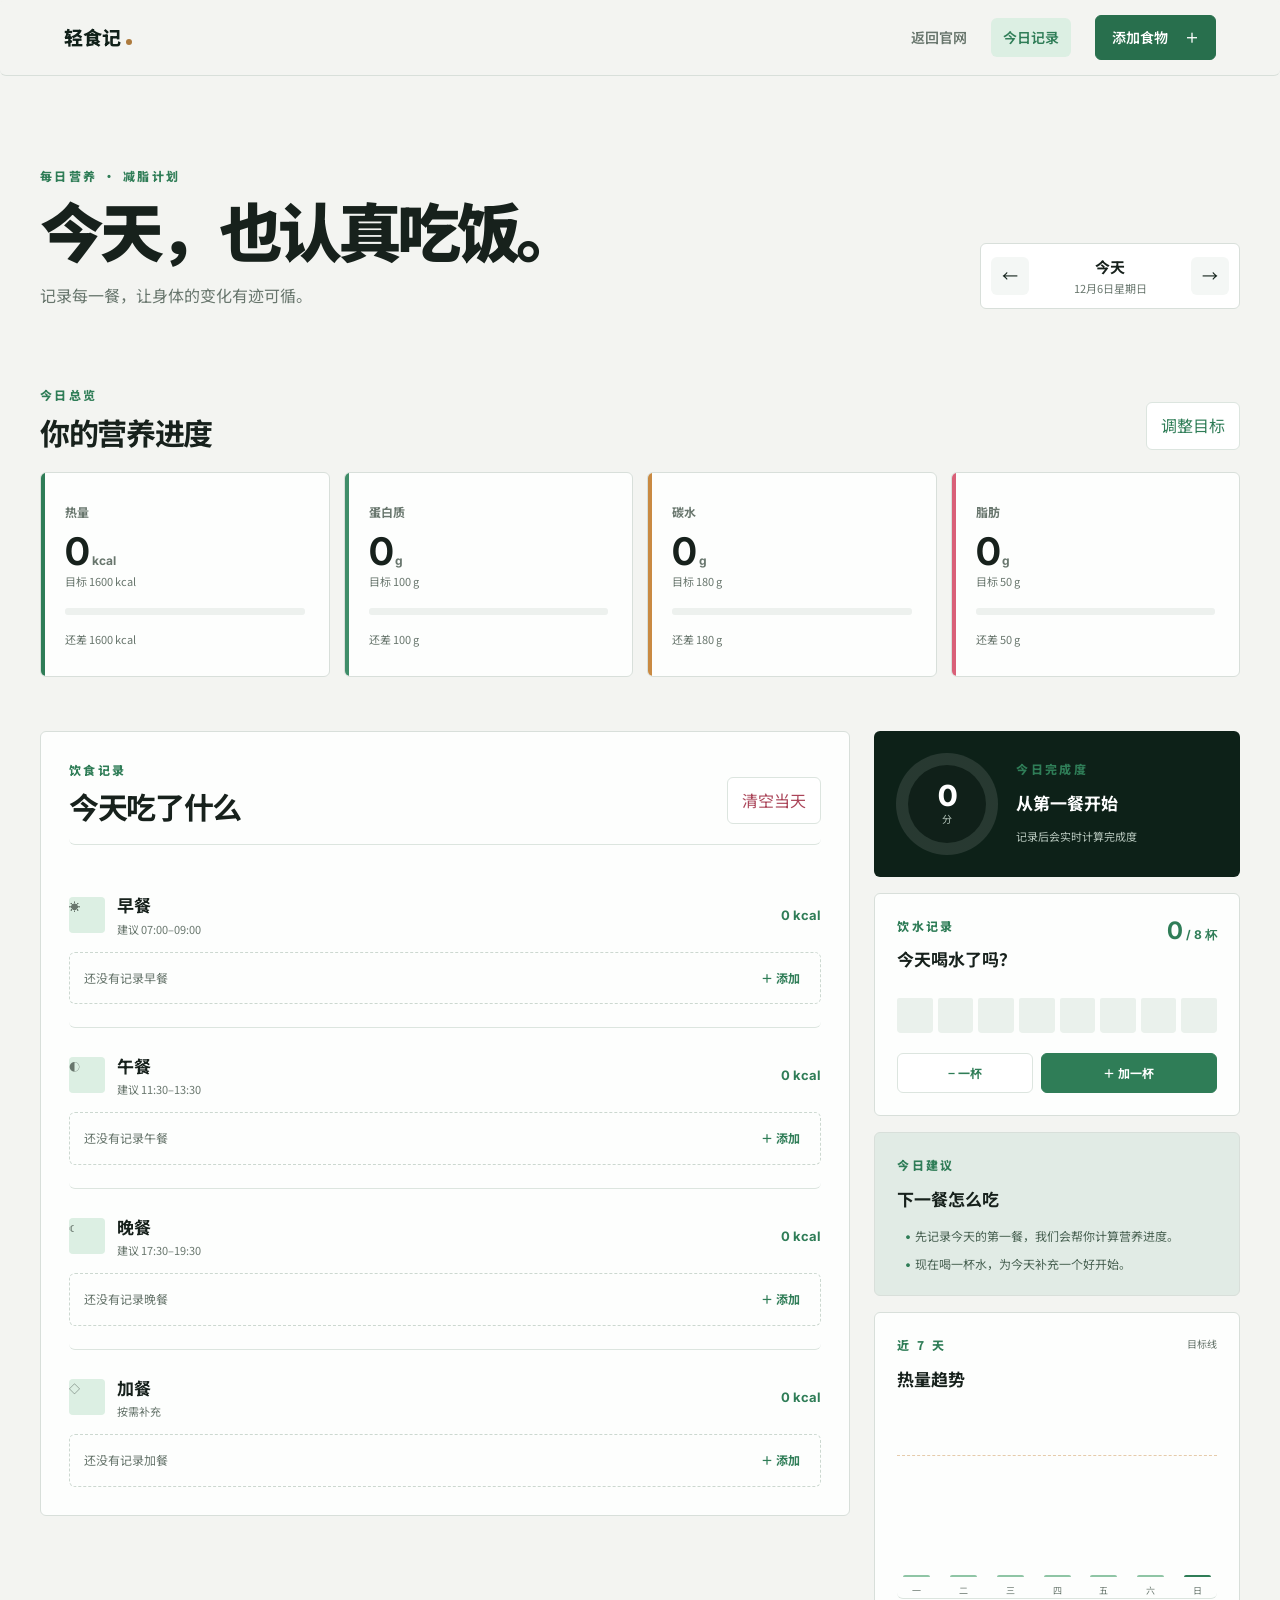
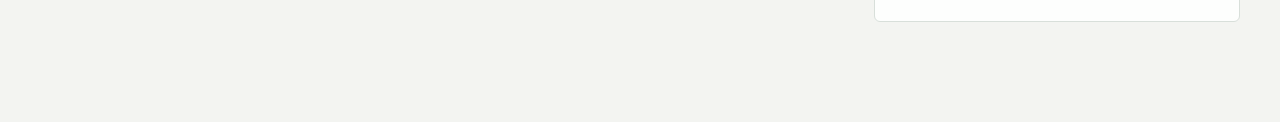
==== commit 3621e690: "Build Spring Boot platform foundation" ====
--- a/nutrition.html
+++ b/nutrition.html
@@ -132,6 +132,7 @@
     </form>
   </dialog>
 
+  <script src="api.js"></script>
   <script src="foods.js"></script>
   <script src="nutrition.js"></script>
 </body>
--- a/style.css
+++ b/style.css
@@ -237,6 +237,10 @@
 .footer-grid h4{font-size:12px;color:#92aa9a;margin:0 0 13px}
 .footer-grid a:not(.brand){display:block;font-size:12px;color:#e1e8e3;margin:7px 0}
 .footer-bottom{border-top:1px solid #ffffff1d;margin-top:45px;padding-top:19px;display:flex;justify-content:space-between;font:10px Inter;color:#9eb0a4}
+.api-status{display:inline-flex;align-items:center;gap:6px}
+.api-status::before{content:"";width:6px;height:6px;border-radius:50%;background:#aeb8b1}
+.api-status[data-state="online"]::before{background:#76d9a0;box-shadow:0 0 0 3px #76d9a022}
+.api-status[data-state="offline"]::before{background:#d5b978}
 .reveal{opacity:0;transform:translateY(24px);transition:.7s ease}
 .reveal.visible{opacity:1;transform:none}
 @media(max-width:800px){.wrap{width:calc(100% - 40px)}
@@ -328,3 +332,28 @@
 .insight{padding:120px 0;background:#f4f7f5}.center-heading h2{font-size:40px}.recipes{background:#173c2c}.recipes .eyebrow,.recipes .recipe-top h2,.recipes .text-link{color:#fff}.recipes .eyebrow{color:#b8e9c8}.recipes .text-link span{color:#b8e9c8}.chips button{background:transparent;border-color:#ffffff47;color:#e1eee5}.chips .active,.chips button:hover{background:#fff;color:var(--deep);border-color:#fff}.recipe-grid{grid-template-columns:repeat(3,1fr)}.recipe{height:360px}.recipe-one{background-image:url('assets/figma-recipe-1.png')}.recipe-two{background-image:url('assets/figma-recipe-2.png')}.recipe-three{background-image:url('assets/figma-recipe-3.png')}
 .stories{background:#f4f7f5;color:var(--ink)}.stories .eyebrow{color:var(--green)}.story-grid article{border:1px solid #e2e8e4;box-shadow:0 10px 20px #10201908}.av-one{background-image:url('assets/figma-avatar-1.png')}.av-two{background-image:url('assets/figma-avatar-2.png')}
 @media(max-width:800px){.hero{height:760px;min-height:760px}.hero-content{padding-top:138px}.hero h1{font-size:42px}.hero-copy{font-size:14px}.hero-phone{width:270px;height:160px;border-radius:24px 24px 0 0;padding:8px 8px 0}.hero-phone img{border-radius:17px 17px 0 0}.topbar{height:62px}.topbar.open .nav{background:#f4f7f5;color:var(--ink)}.statement{padding:85px 20px}.value-grid article{padding:20px}.feature-photo{height:190px}.ai-layout{gap:28px}.ai-copy{order:1}.scan-stage{height:350px;order:2}.recipe-grid{grid-template-columns:1fr}.recipe{height:320px}.stories{padding:85px 0}.brand-dot{display:none}}
+
+/* Restrained premium system: geometry, depth and material */
+:root{--paper:#f3f4f1;--ink:#142019;--muted:#68736c;--green:#286f4d;--deep:#0d2118;--mint:#dfeae3;--gold:#ad7a3d;--line:#d8dfda}
+body *{border-radius:6px!important}
+.brand-mark,.brand-dot,.avatar,.scan-ring,.scan-dot,.donut,.donut>div,.legend i{border-radius:50%!important}
+.topbar{border-bottom:1px solid transparent}
+.topbar.scrolled{box-shadow:none;border-bottom-color:var(--line);backdrop-filter:blur(20px)}
+.button{border-radius:6px!important;box-shadow:none;letter-spacing:.02em}
+.button:hover{transform:translateY(-1px)}
+.phone,.hero-phone,.phone-screen{border-radius:6px!important}
+.hero-phone img,.feature-photo,.scan-stage img{border-radius:4px!important}
+.card,.value-grid article,.story-grid article,.plan,.water-card{border:1px solid var(--line);box-shadow:none}
+.value-grid article,.story-grid article,.plan,.card{background:#fdfefd}
+.water-card{box-shadow:6px 6px 0 #c8d8ce}
+.recipe{border:1px solid #ffffff26;box-shadow:none}
+.recipe:hover{transform:translateY(-2px)}
+.billing,.billing button,.chips button,.store-buttons a,.store-buttons button,.qr-card,.qr-card img,.daily-score,.download-screen button{border-radius:6px!important}
+.billing button.selected{box-shadow:none;border:1px solid var(--line)}
+.plan.featured{box-shadow:none;border-color:var(--green)}
+.store-buttons a:hover,.store-buttons button:hover{transform:translateY(-1px)}
+.progress,.bar,.score-bar,.progress i,.bar i,.score-bar i{border-radius:3px!important}
+.popular{border-radius:0 0 4px 4px!important}
+.statement{background:#e4e5df}
+.eyebrow{letter-spacing:.2em}
+@media(max-width:800px){.topbar.open .nav{border:1px solid var(--line);box-shadow:none}.hero-phone,.hero-phone img{border-radius:6px 6px 0 0!important}}
--- a/nutrition.css
+++ b/nutrition.css
@@ -73,3 +73,22 @@
 @media(max-width:980px){.tracker-shell{width:min(100% - 38px,760px)}.tracker-hero{align-items:start;flex-direction:column}.summary-grid{grid-template-columns:1fr 1fr}.tracker-layout{grid-template-columns:1fr}.tracker-aside{grid-template-columns:1fr 1fr}.score-card,.trend-card{grid-column:auto}.meals-panel{order:1}.tracker-aside{order:2}}
 @media(max-width:640px){.nutrition-page{padding-top:64px;padding-bottom:70px}.tracker-topbar{height:64px;padding:0 18px}.tracker-topbar .brand-mark{width:31px;height:31px}.tracker-nav{gap:10px}.tracker-nav>a,.today-nav,.tracker-nav .button{display:none}.tracker-shell{width:calc(100% - 28px);padding:28px 0 50px}.tracker-hero{padding:14px 0 32px;gap:24px}.tracker-hero h1{font-size:40px}.tracker-hero>div>p:last-child{font-size:13px}.date-panel{width:100%;justify-content:space-between}.date-panel>div{min-width:100px}.today-button{padding:8px 10px}.summary-section{padding:16px 0 38px}.summary-grid{grid-template-columns:1fr 1fr;gap:9px}.summary-card{padding:17px}.summary-card strong b{font-size:29px}.summary-card p{white-space:nowrap}.section-heading h2{font-size:25px}.meals-panel{padding:18px;border-radius:19px}.meal-item{grid-template-columns:1fr auto;gap:9px}.meal-item>strong{grid-column:1}.meal-actions{grid-row:1 / span 2;grid-column:2}.tracker-aside{grid-template-columns:1fr}.score-card{grid-column:1}.water-cups{gap:4px}.mobile-add{display:block;position:fixed;z-index:35;left:14px;right:14px;bottom:12px;width:calc(100% - 28px);border:0;border-radius:99px;padding:14px;background:var(--tracker-green);color:#fff;font-weight:800;box-shadow:0 10px 30px rgba(16,32,25,.28)}.tracker-dialog form{padding:22px 18px}.portion-row,.manual-grid{grid-template-columns:1fr}.nutrition-preview{grid-template-columns:1fr 1fr}.dialog-actions{position:sticky;bottom:-22px;background:#fff;padding:12px 0 20px}.trend-card{grid-column:1}}
 @media(prefers-reduced-motion:reduce){*{scroll-behavior:auto!important;transition:none!important;animation:none!important}}
+
+/* Restrained premium system shared with the brand site */
+.nutrition-page *{border-radius:6px!important}
+.nutrition-page .brand-mark,.nutrition-page .brand-dot,.score-ring,.score-ring>div{border-radius:50%!important}
+.nutrition-page{background:#f3f4f1}
+.tracker-topbar{background:rgba(243,244,241,.96);border-bottom-color:#d8dfda;box-shadow:none}
+.date-panel,.summary-card,.meals-panel,.tracker-aside>section,.tracker-dialog{box-shadow:none;border-color:#d8dfda}
+.summary-card,.meals-panel,.tracker-aside>section,.tracker-dialog{background:#fdfefd}
+.summary-card{border-radius:6px!important}
+.metric-bar,.metric-bar i{border-radius:3px!important}
+.quiet-button,.today-button,.tracker-dialog input,.tracker-dialog select,.form-tabs,.form-tabs button,.food-results,.food-option,.nutrition-preview,.meal-item,.meal-actions button,.meal-empty,.water-actions button,.mobile-add{border-radius:6px!important}
+.quiet-button:hover,.water-actions button:hover{transform:none}
+.meal-icon{border-radius:4px!important}
+.water-cup{border-radius:2px 2px 4px 4px!important}
+.trend-day i{border-radius:2px 2px 0 0!important}
+.form-tabs .active{box-shadow:none;border:1px solid #d8dfda}
+.score-card{background:#0d2118!important}
+.advice-card{background:#e1ebe5!important}
+.tracker-kicker,.mini-label{letter-spacing:.2em}
